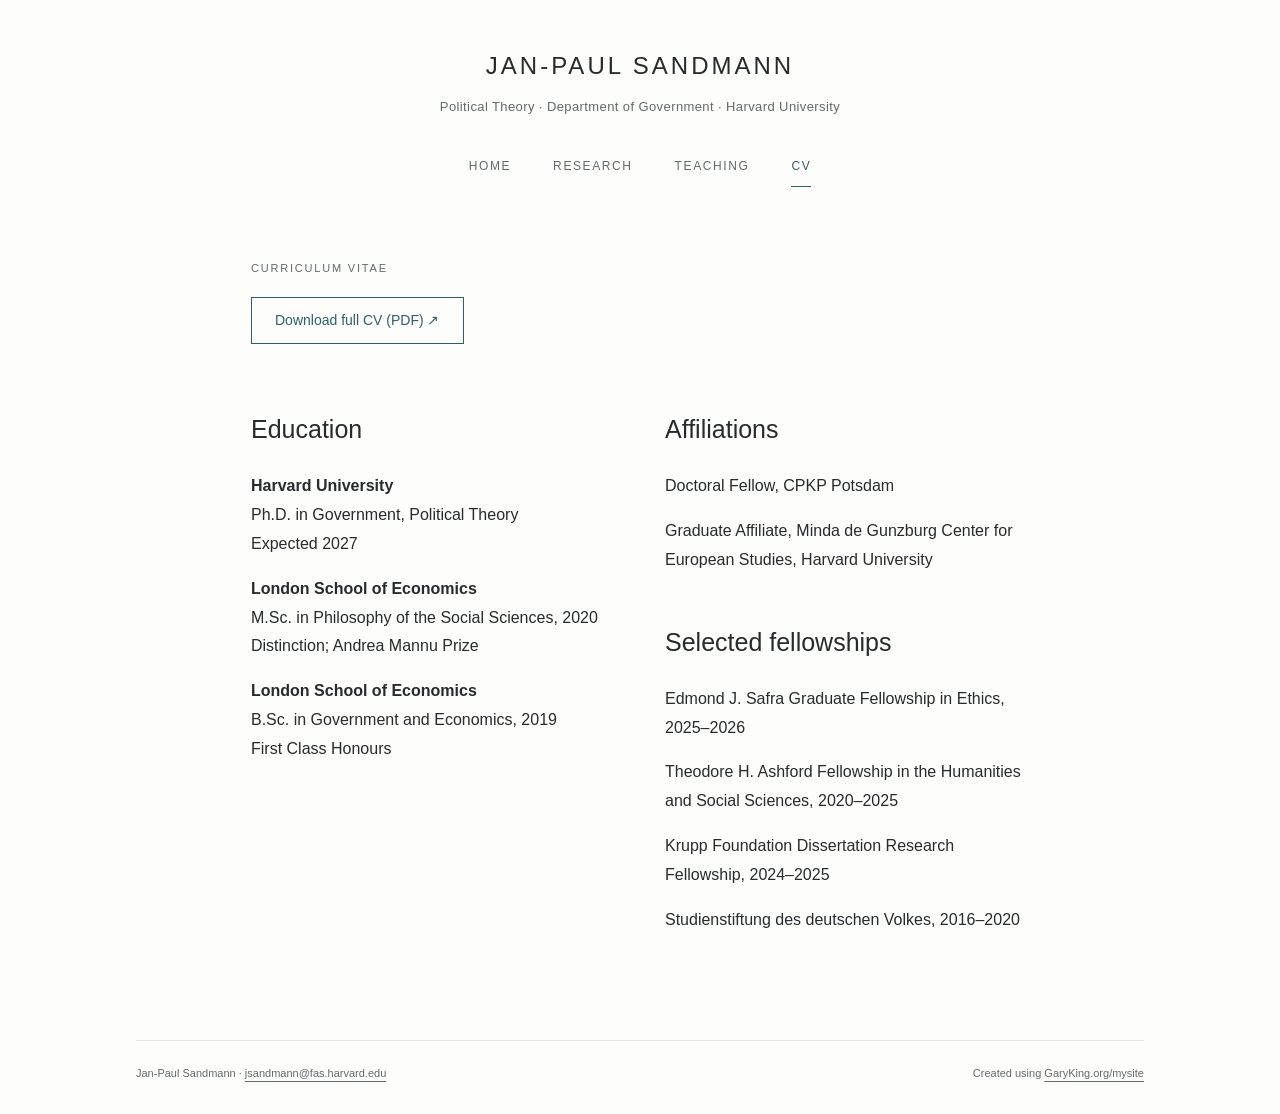
==== cv.html @ b3f5b624 "Build academic website with approved content and layout" ====
<!doctype html>
<html lang="en"><head><meta charset="utf-8"><meta name="viewport" content="width=device-width,initial-scale=1"><title>Curriculum vitae | Jan-Paul Sandmann</title><meta name="description" content="Jan-Paul Sandmann is a PhD candidate in political theory at Harvard University, working on liberalism, German social thought, and aesthetic theory."><link rel="stylesheet" href="styles.css"><script type="application/ld+json">{"@context": "https://schema.org", "@type": "Person", "name": "Jan-Paul Sandmann", "jobTitle": "PhD Candidate in Political Theory", "affiliation": {"@type": "Organization", "name": "Harvard University"}, "email": "jsandmann@fas.harvard.edu", "knowsAbout": ["Liberalism and its Critics", "German Social Thought", "Aesthetic Theory"]}</script><!-- Created using GaryKing.org/mysite; discovery enabled. No tracking. --></head><body><a class="skip" href="#main">Skip to content</a><header class="site-header"><a class="brand" href="index.html">Jan-Paul Sandmann</a><p class="subtitle">Political Theory · Department of Government · Harvard University</p><nav aria-label="Main navigation"><a href="index.html">Home</a><a href="research.html">Research</a><a href="teaching.html">Teaching</a><a href="cv.html" aria-current="page">CV</a></nav></header><main id="main" class="text-page"><p class="eyebrow">Curriculum vitae</p><p><a class="download" href="assets/sandmann-cv.pdf">Download full CV (PDF) ↗</a></p><div class="cv-grid"><section><h2>Education</h2><p><strong>Harvard University</strong><br>Ph.D. in Government, Political Theory<br>Expected 2027</p><p><strong>London School of Economics</strong><br>M.Sc. in Philosophy of the Social Sciences, 2020<br>Distinction; Andrea Mannu Prize</p><p><strong>London School of Economics</strong><br>B.Sc. in Government and Economics, 2019<br>First Class Honours</p></section><section><h2>Affiliations</h2><p>Doctoral Fellow, CPKP Potsdam</p><p>Graduate Affiliate, Minda de Gunzburg Center for European Studies, Harvard University</p><h2>Selected fellowships</h2><p>Edmond J. Safra Graduate Fellowship in Ethics, 2025–2026</p><p>Theodore H. Ashford Fellowship in the Humanities and Social Sciences, 2020–2025</p><p>Krupp Foundation Dissertation Research Fellowship, 2024–2025</p><p>Studienstiftung des deutschen Volkes, 2016–2020</p></section></div></main><footer><span>Jan-Paul Sandmann · <a href="mailto:jsandmann@fas.harvard.edu">jsandmann@fas.harvard.edu</a></span><span>Created using <a href="https://GaryKing.org/mysite">GaryKing.org/mysite</a></span></footer></body></html>
---- styles.css ----
:root{--ink:#272b2d;--muted:#62696c;--accent:#305f69;--line:#e2e5e4}*{box-sizing:border-box}html{scroll-behavior:smooth}body{margin:0;background:#fdfdfc;color:var(--ink);font:18px/1.8 Arial,sans-serif}a{color:var(--accent);text-decoration-thickness:1px;text-underline-offset:4px}a:hover{color:#152f36}a:focus-visible{outline:2px solid var(--accent);outline-offset:5px}.skip{position:absolute;left:20px;top:-80px;background:white;padding:8px}.skip:focus{top:10px}.site-header{text-align:center;padding:49px 24px 0}.brand{font:500 24px/1.4 Arial,sans-serif;letter-spacing:3px;text-transform:uppercase;color:var(--ink);text-decoration:none}.subtitle{font:13px/1.7 Arial,sans-serif;color:var(--muted);margin:12px 0 0;letter-spacing:.4px}nav{display:flex;justify-content:center;gap:42px;margin-top:36px}nav a{font:12px/2 Arial,sans-serif;letter-spacing:1.6px;text-transform:uppercase;text-decoration:none;color:var(--muted);padding-bottom:8px;border-bottom:1px solid transparent}nav a[aria-current]{color:var(--accent);border-color:var(--accent)}main{max-width:1080px;margin:72px auto 90px;padding:0 36px}.home-layout{display:grid;grid-template-columns:320px minmax(0,1fr);gap:64px}.portrait{display:block;width:100%;height:420px;object-fit:cover;object-position:center 28%}.profile-details{font:14px/1.8 Arial,sans-serif;color:var(--muted);padding-top:23px}.profile-details p{margin:0 0 14px}.profile-details a{font-size:14px}.bio p{margin:0 0 24px}.bio .lead{font-size:22px;line-height:1.65;margin-top:-7px;color:#263f45}.eyebrow{font:11px/1.8 Arial,sans-serif;text-transform:uppercase;letter-spacing:1.8px;color:var(--muted)}h1{font-weight:normal;font-size:36px;line-height:1.3;margin:0 0 30px}h2{font-size:25px;font-weight:normal;margin:45px 0 20px}h3{font-size:21px;font-weight:normal;line-height:1.5;margin:0 0 8px}.text-page{max-width:850px}.intro{max-width:730px}.interests{font:14px/1.8 Arial,sans-serif;color:var(--muted);margin:22px 0 38px}.paper{padding:23px 0;border-top:1px solid var(--line)}.paper p{margin:0;color:var(--muted);font-size:16px}.paper .note{font-size:14px;margin-top:8px}.paper a{text-decoration:none}.paper a:hover{text-decoration:underline}.course{display:grid;grid-template-columns:100px 1fr;gap:25px;padding:25px 0;border-top:1px solid var(--line)}.course time{font:13px/1.7 Arial,sans-serif;color:var(--muted)}.course p{font-size:16px;color:var(--muted);margin:0}.download{display:inline-block;border:1px solid var(--accent);padding:10px 23px;text-decoration:none;font:14px/1.8 Arial,sans-serif}.download:hover{background:#edf2f2}.cv-grid{display:grid;grid-template-columns:1fr 1fr;gap:50px}.cv-grid p{font-size:16px}footer{max-width:1008px;margin:0 auto;padding:23px 0 30px;border-top:1px solid var(--line);display:flex;justify-content:space-between;gap:20px;font:11px/1.8 Arial,sans-serif;color:var(--muted)}footer a{color:var(--muted)}@media(max-width:800px){main{margin-top:48px;padding:0 25px}.home-layout{grid-template-columns:240px 1fr;gap:32px}.portrait{height:330px}.bio .lead{font-size:20px}body{font-size:17px}footer{margin:0 25px}}@media(max-width:600px){.site-header{padding-top:32px}.brand{font-size:20px;letter-spacing:2px}.subtitle{font-size:12px}nav{gap:27px;margin-top:25px}.home-layout{display:flex;flex-direction:column;gap:32px}.portrait{width:100%;height:auto;max-height:440px;object-fit:cover;object-position:center 28%;aspect-ratio:4/5}.profile-details{padding-top:18px}.bio .lead{margin-top:0}.cv-grid{grid-template-columns:1fr;gap:0}.course{grid-template-columns:75px 1fr;gap:15px}footer{flex-direction:column;gap:8px}h1{font-size:30px}}

.bio .lead{font-size:inherit;line-height:inherit;color:inherit}.research-heading{font-size:22px;line-height:1.5;margin:0 0 24px}.teaching-table{width:100%;border-collapse:collapse;text-align:left}.teaching-table th{font-size:13px;font-weight:normal;color:var(--muted);padding:0 0 14px}.teaching-table td{border-top:1px solid var(--line);padding:23px 0;vertical-align:top}.teaching-table td:first-child{width:110px;font-size:14px;color:var(--muted);padding-right:20px}.teaching-table h2{font-size:18px;line-height:1.5;margin:0 0 8px}.teaching-table p{font-size:15px;color:var(--muted);margin:0}@media(max-width:600px){.teaching-table td:first-child{width:78px;padding-right:12px}.teaching-table h2{font-size:17px}}
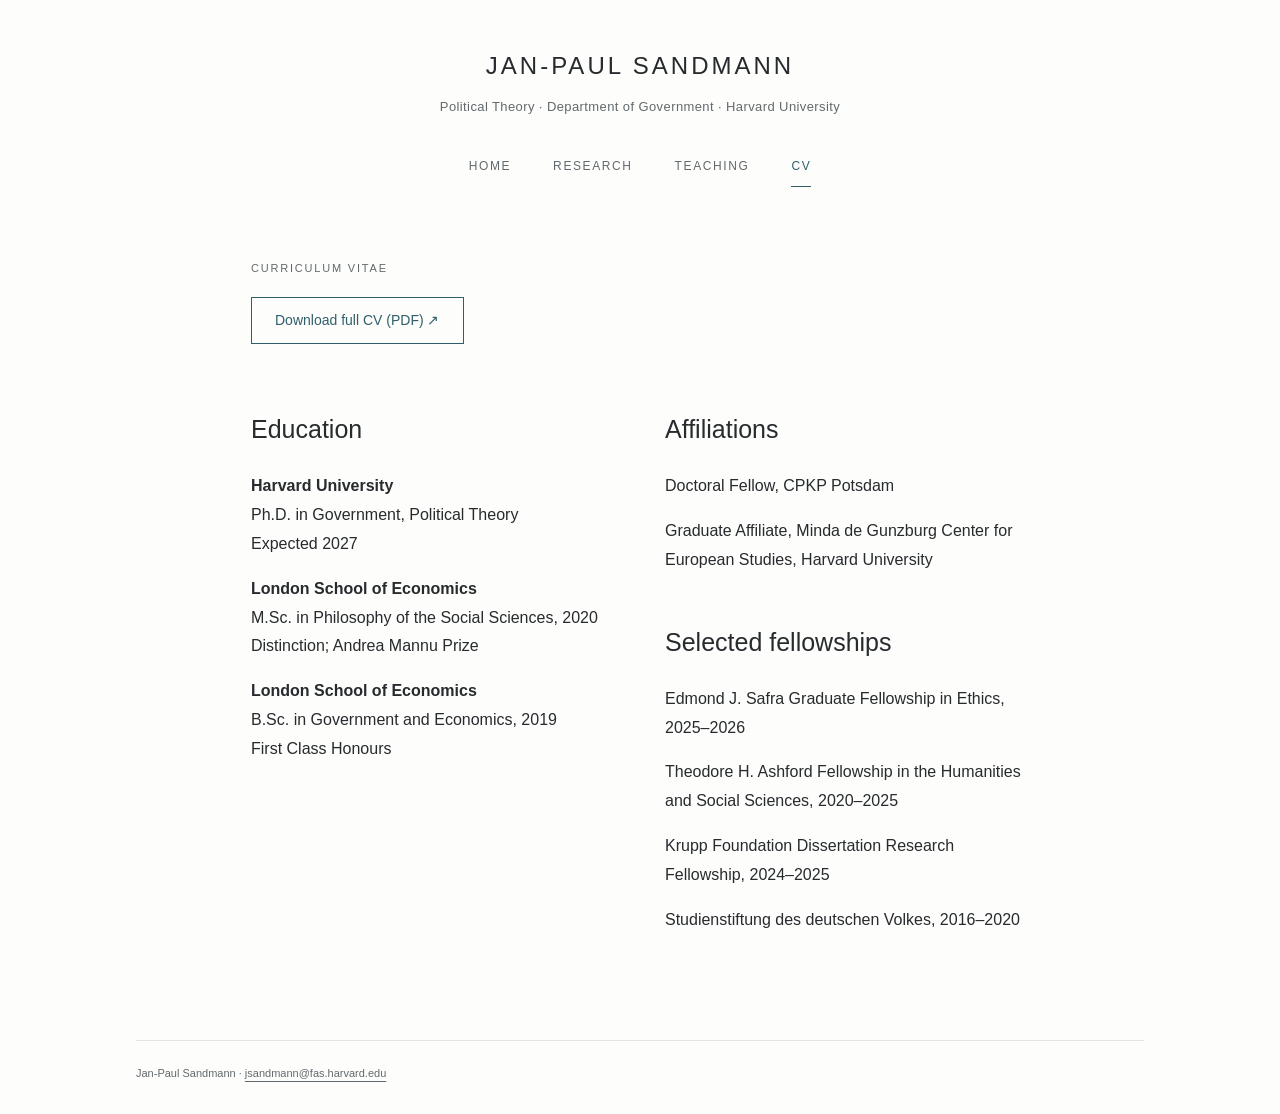
==== commit b499f0c6: "Remove visible footer credit" ====
--- a/cv.html
+++ b/cv.html
@@ -1,2 +1,2 @@
 <!doctype html>
-<html lang="en"><head><meta charset="utf-8"><meta name="viewport" content="width=device-width,initial-scale=1"><title>Curriculum vitae | Jan-Paul Sandmann</title><meta name="description" content="Jan-Paul Sandmann is a PhD candidate in political theory at Harvard University, working on liberalism, German social thought, and aesthetic theory."><link rel="stylesheet" href="styles.css"><script type="application/ld+json">{"@context": "https://schema.org", "@type": "Person", "name": "Jan-Paul Sandmann", "jobTitle": "PhD Candidate in Political Theory", "affiliation": {"@type": "Organization", "name": "Harvard University"}, "email": "jsandmann@fas.harvard.edu", "knowsAbout": ["Liberalism and its Critics", "German Social Thought", "Aesthetic Theory"]}</script><!-- Created using GaryKing.org/mysite; discovery enabled. No tracking. --></head><body><a class="skip" href="#main">Skip to content</a><header class="site-header"><a class="brand" href="index.html">Jan-Paul Sandmann</a><p class="subtitle">Political Theory · Department of Government · Harvard University</p><nav aria-label="Main navigation"><a href="index.html">Home</a><a href="research.html">Research</a><a href="teaching.html">Teaching</a><a href="cv.html" aria-current="page">CV</a></nav></header><main id="main" class="text-page"><p class="eyebrow">Curriculum vitae</p><p><a class="download" href="assets/sandmann-cv.pdf">Download full CV (PDF) ↗</a></p><div class="cv-grid"><section><h2>Education</h2><p><strong>Harvard University</strong><br>Ph.D. in Government, Political Theory<br>Expected 2027</p><p><strong>London School of Economics</strong><br>M.Sc. in Philosophy of the Social Sciences, 2020<br>Distinction; Andrea Mannu Prize</p><p><strong>London School of Economics</strong><br>B.Sc. in Government and Economics, 2019<br>First Class Honours</p></section><section><h2>Affiliations</h2><p>Doctoral Fellow, CPKP Potsdam</p><p>Graduate Affiliate, Minda de Gunzburg Center for European Studies, Harvard University</p><h2>Selected fellowships</h2><p>Edmond J. Safra Graduate Fellowship in Ethics, 2025–2026</p><p>Theodore H. Ashford Fellowship in the Humanities and Social Sciences, 2020–2025</p><p>Krupp Foundation Dissertation Research Fellowship, 2024–2025</p><p>Studienstiftung des deutschen Volkes, 2016–2020</p></section></div></main><footer><span>Jan-Paul Sandmann · <a href="mailto:jsandmann@fas.harvard.edu">jsandmann@fas.harvard.edu</a></span><span>Created using <a href="https://GaryKing.org/mysite">GaryKing.org/mysite</a></span></footer></body></html>+<html lang="en"><head><meta charset="utf-8"><meta name="viewport" content="width=device-width,initial-scale=1"><title>Curriculum vitae | Jan-Paul Sandmann</title><meta name="description" content="Jan-Paul Sandmann is a PhD candidate in political theory at Harvard University, working on liberalism, German social thought, and aesthetic theory."><link rel="stylesheet" href="styles.css"><script type="application/ld+json">{"@context": "https://schema.org", "@type": "Person", "name": "Jan-Paul Sandmann", "jobTitle": "PhD Candidate in Political Theory", "affiliation": {"@type": "Organization", "name": "Harvard University"}, "email": "jsandmann@fas.harvard.edu", "knowsAbout": ["Liberalism and its Critics", "German Social Thought", "Aesthetic Theory"]}</script><!-- Created using GaryKing.org/mysite; discovery enabled. No tracking. --></head><body><a class="skip" href="#main">Skip to content</a><header class="site-header"><a class="brand" href="index.html">Jan-Paul Sandmann</a><p class="subtitle">Political Theory · Department of Government · Harvard University</p><nav aria-label="Main navigation"><a href="index.html">Home</a><a href="research.html">Research</a><a href="teaching.html">Teaching</a><a href="cv.html" aria-current="page">CV</a></nav></header><main id="main" class="text-page"><p class="eyebrow">Curriculum vitae</p><p><a class="download" href="assets/sandmann-cv.pdf">Download full CV (PDF) ↗</a></p><div class="cv-grid"><section><h2>Education</h2><p><strong>Harvard University</strong><br>Ph.D. in Government, Political Theory<br>Expected 2027</p><p><strong>London School of Economics</strong><br>M.Sc. in Philosophy of the Social Sciences, 2020<br>Distinction; Andrea Mannu Prize</p><p><strong>London School of Economics</strong><br>B.Sc. in Government and Economics, 2019<br>First Class Honours</p></section><section><h2>Affiliations</h2><p>Doctoral Fellow, CPKP Potsdam</p><p>Graduate Affiliate, Minda de Gunzburg Center for European Studies, Harvard University</p><h2>Selected fellowships</h2><p>Edmond J. Safra Graduate Fellowship in Ethics, 2025–2026</p><p>Theodore H. Ashford Fellowship in the Humanities and Social Sciences, 2020–2025</p><p>Krupp Foundation Dissertation Research Fellowship, 2024–2025</p><p>Studienstiftung des deutschen Volkes, 2016–2020</p></section></div></main><footer><span>Jan-Paul Sandmann · <a href="mailto:jsandmann@fas.harvard.edu">jsandmann@fas.harvard.edu</a></span></footer></body></html>
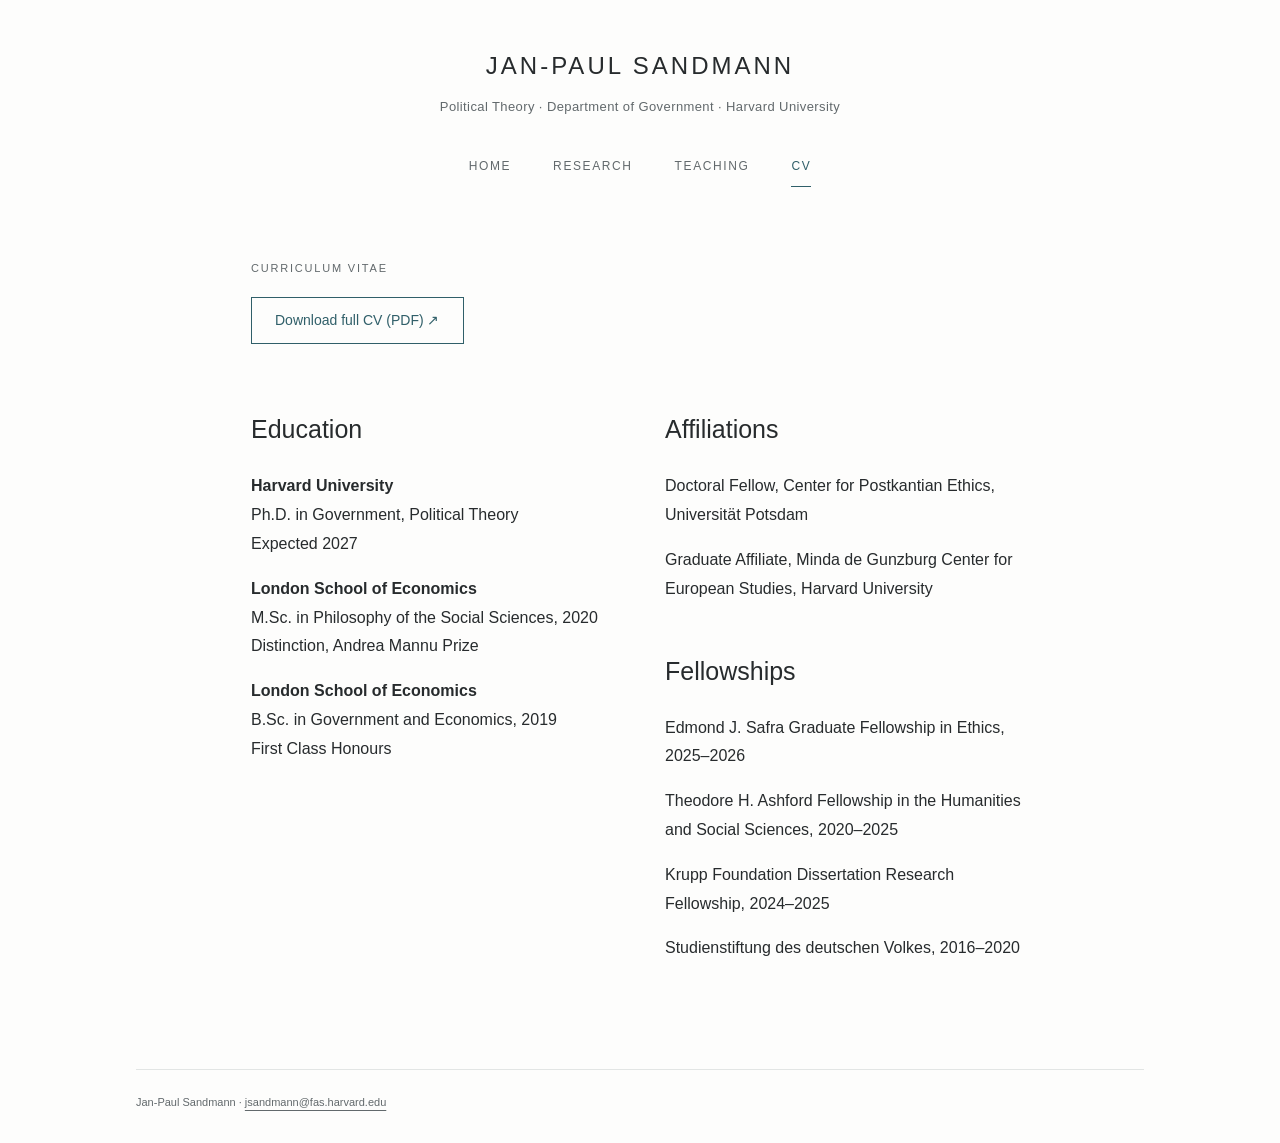
==== commit ce6a664f: "Publish approved research layout and teaching and CV revisions" ====
--- a/cv.html
+++ b/cv.html
@@ -1,2 +1,2 @@
 <!doctype html>
-<html lang="en"><head><meta charset="utf-8"><meta name="viewport" content="width=device-width,initial-scale=1"><title>Curriculum vitae | Jan-Paul Sandmann</title><meta name="description" content="Jan-Paul Sandmann is a PhD candidate in political theory at Harvard University, working on liberalism, German social thought, and aesthetic theory."><link rel="stylesheet" href="styles.css"><script type="application/ld+json">{"@context": "https://schema.org", "@type": "Person", "name": "Jan-Paul Sandmann", "jobTitle": "PhD Candidate in Political Theory", "affiliation": {"@type": "Organization", "name": "Harvard University"}, "email": "jsandmann@fas.harvard.edu", "knowsAbout": ["Liberalism and its Critics", "German Social Thought", "Aesthetic Theory"]}</script><!-- Created using GaryKing.org/mysite; discovery enabled. No tracking. --></head><body><a class="skip" href="#main">Skip to content</a><header class="site-header"><a class="brand" href="index.html">Jan-Paul Sandmann</a><p class="subtitle">Political Theory · Department of Government · Harvard University</p><nav aria-label="Main navigation"><a href="index.html">Home</a><a href="research.html">Research</a><a href="teaching.html">Teaching</a><a href="cv.html" aria-current="page">CV</a></nav></header><main id="main" class="text-page"><p class="eyebrow">Curriculum vitae</p><p><a class="download" href="assets/sandmann-cv.pdf">Download full CV (PDF) ↗</a></p><div class="cv-grid"><section><h2>Education</h2><p><strong>Harvard University</strong><br>Ph.D. in Government, Political Theory<br>Expected 2027</p><p><strong>London School of Economics</strong><br>M.Sc. in Philosophy of the Social Sciences, 2020<br>Distinction; Andrea Mannu Prize</p><p><strong>London School of Economics</strong><br>B.Sc. in Government and Economics, 2019<br>First Class Honours</p></section><section><h2>Affiliations</h2><p>Doctoral Fellow, CPKP Potsdam</p><p>Graduate Affiliate, Minda de Gunzburg Center for European Studies, Harvard University</p><h2>Selected fellowships</h2><p>Edmond J. Safra Graduate Fellowship in Ethics, 2025–2026</p><p>Theodore H. Ashford Fellowship in the Humanities and Social Sciences, 2020–2025</p><p>Krupp Foundation Dissertation Research Fellowship, 2024–2025</p><p>Studienstiftung des deutschen Volkes, 2016–2020</p></section></div></main><footer><span>Jan-Paul Sandmann · <a href="mailto:jsandmann@fas.harvard.edu">jsandmann@fas.harvard.edu</a></span></footer></body></html>+<html lang="en"><head><meta charset="utf-8"><meta name="viewport" content="width=device-width,initial-scale=1"><title>Curriculum vitae | Jan-Paul Sandmann</title><meta name="description" content="Jan-Paul Sandmann is a PhD candidate in political theory at Harvard University, working on liberalism, German social thought, and aesthetic theory."><link rel="stylesheet" href="styles.css"><script type="application/ld+json">{"@context": "https://schema.org", "@type": "Person", "name": "Jan-Paul Sandmann", "jobTitle": "PhD Candidate in Political Theory", "affiliation": {"@type": "Organization", "name": "Harvard University"}, "email": "jsandmann@fas.harvard.edu", "knowsAbout": ["Liberalism and its Critics", "German Social Thought", "Aesthetic Theory"]}</script><!-- Created using GaryKing.org/mysite; discovery enabled. No tracking. --></head><body><a class="skip" href="#main">Skip to content</a><header class="site-header"><a class="brand" href="index.html">Jan-Paul Sandmann</a><p class="subtitle">Political Theory · Department of Government · Harvard University</p><nav aria-label="Main navigation"><a href="index.html">Home</a><a href="research.html">Research</a><a href="teaching.html">Teaching</a><a href="cv.html" aria-current="page">CV</a></nav></header><main id="main" class="text-page"><p class="eyebrow">Curriculum vitae</p><p><a class="download" href="assets/sandmann-cv.pdf">Download full CV (PDF) ↗</a></p><div class="cv-grid"><section><h2>Education</h2><p><strong>Harvard University</strong><br>Ph.D. in Government, Political Theory<br>Expected 2027</p><p><strong>London School of Economics</strong><br>M.Sc. in Philosophy of the Social Sciences, 2020<br>Distinction, Andrea Mannu Prize</p><p><strong>London School of Economics</strong><br>B.Sc. in Government and Economics, 2019<br>First Class Honours</p></section><section><h2>Affiliations</h2><p>Doctoral Fellow, Center for Postkantian Ethics, Universität Potsdam</p><p>Graduate Affiliate, Minda de Gunzburg Center for European Studies, Harvard University</p><h2>Fellowships</h2><p>Edmond J. Safra Graduate Fellowship in Ethics, 2025–2026</p><p>Theodore H. Ashford Fellowship in the Humanities and Social Sciences, 2020–2025</p><p>Krupp Foundation Dissertation Research Fellowship, 2024–2025</p><p>Studienstiftung des deutschen Volkes, 2016–2020</p></section></div></main><footer><span>Jan-Paul Sandmann · <a href="mailto:jsandmann@fas.harvard.edu">jsandmann@fas.harvard.edu</a></span></footer></body></html>
--- a/styles.css
+++ b/styles.css
@@ -1,3 +1,6 @@
 :root{--ink:#272b2d;--muted:#62696c;--accent:#305f69;--line:#e2e5e4}*{box-sizing:border-box}html{scroll-behavior:smooth}body{margin:0;background:#fdfdfc;color:var(--ink);font:18px/1.8 Arial,sans-serif}a{color:var(--accent);text-decoration-thickness:1px;text-underline-offset:4px}a:hover{color:#152f36}a:focus-visible{outline:2px solid var(--accent);outline-offset:5px}.skip{position:absolute;left:20px;top:-80px;background:white;padding:8px}.skip:focus{top:10px}.site-header{text-align:center;padding:49px 24px 0}.brand{font:500 24px/1.4 Arial,sans-serif;letter-spacing:3px;text-transform:uppercase;color:var(--ink);text-decoration:none}.subtitle{font:13px/1.7 Arial,sans-serif;color:var(--muted);margin:12px 0 0;letter-spacing:.4px}nav{display:flex;justify-content:center;gap:42px;margin-top:36px}nav a{font:12px/2 Arial,sans-serif;letter-spacing:1.6px;text-transform:uppercase;text-decoration:none;color:var(--muted);padding-bottom:8px;border-bottom:1px solid transparent}nav a[aria-current]{color:var(--accent);border-color:var(--accent)}main{max-width:1080px;margin:72px auto 90px;padding:0 36px}.home-layout{display:grid;grid-template-columns:320px minmax(0,1fr);gap:64px}.portrait{display:block;width:100%;height:420px;object-fit:cover;object-position:center 28%}.profile-details{font:14px/1.8 Arial,sans-serif;color:var(--muted);padding-top:23px}.profile-details p{margin:0 0 14px}.profile-details a{font-size:14px}.bio p{margin:0 0 24px}.bio .lead{font-size:22px;line-height:1.65;margin-top:-7px;color:#263f45}.eyebrow{font:11px/1.8 Arial,sans-serif;text-transform:uppercase;letter-spacing:1.8px;color:var(--muted)}h1{font-weight:normal;font-size:36px;line-height:1.3;margin:0 0 30px}h2{font-size:25px;font-weight:normal;margin:45px 0 20px}h3{font-size:21px;font-weight:normal;line-height:1.5;margin:0 0 8px}.text-page{max-width:850px}.intro{max-width:730px}.interests{font:14px/1.8 Arial,sans-serif;color:var(--muted);margin:22px 0 38px}.paper{padding:23px 0;border-top:1px solid var(--line)}.paper p{margin:0;color:var(--muted);font-size:16px}.paper .note{font-size:14px;margin-top:8px}.paper a{text-decoration:none}.paper a:hover{text-decoration:underline}.course{display:grid;grid-template-columns:100px 1fr;gap:25px;padding:25px 0;border-top:1px solid var(--line)}.course time{font:13px/1.7 Arial,sans-serif;color:var(--muted)}.course p{font-size:16px;color:var(--muted);margin:0}.download{display:inline-block;border:1px solid var(--accent);padding:10px 23px;text-decoration:none;font:14px/1.8 Arial,sans-serif}.download:hover{background:#edf2f2}.cv-grid{display:grid;grid-template-columns:1fr 1fr;gap:50px}.cv-grid p{font-size:16px}footer{max-width:1008px;margin:0 auto;padding:23px 0 30px;border-top:1px solid var(--line);display:flex;justify-content:space-between;gap:20px;font:11px/1.8 Arial,sans-serif;color:var(--muted)}footer a{color:var(--muted)}@media(max-width:800px){main{margin-top:48px;padding:0 25px}.home-layout{grid-template-columns:240px 1fr;gap:32px}.portrait{height:330px}.bio .lead{font-size:20px}body{font-size:17px}footer{margin:0 25px}}@media(max-width:600px){.site-header{padding-top:32px}.brand{font-size:20px;letter-spacing:2px}.subtitle{font-size:12px}nav{gap:27px;margin-top:25px}.home-layout{display:flex;flex-direction:column;gap:32px}.portrait{width:100%;height:auto;max-height:440px;object-fit:cover;object-position:center 28%;aspect-ratio:4/5}.profile-details{padding-top:18px}.bio .lead{margin-top:0}.cv-grid{grid-template-columns:1fr;gap:0}.course{grid-template-columns:75px 1fr;gap:15px}footer{flex-direction:column;gap:8px}h1{font-size:30px}}
 
 .bio .lead{font-size:inherit;line-height:inherit;color:inherit}.research-heading{font-size:22px;line-height:1.5;margin:0 0 24px}.teaching-table{width:100%;border-collapse:collapse;text-align:left}.teaching-table th{font-size:13px;font-weight:normal;color:var(--muted);padding:0 0 14px}.teaching-table td{border-top:1px solid var(--line);padding:23px 0;vertical-align:top}.teaching-table td:first-child{width:110px;font-size:14px;color:var(--muted);padding-right:20px}.teaching-table h2{font-size:18px;line-height:1.5;margin:0 0 8px}.teaching-table p{font-size:15px;color:var(--muted);margin:0}@media(max-width:600px){.teaching-table td:first-child{width:78px;padding-right:12px}.teaching-table h2{font-size:17px}}
+
+/* Research: compact typography and a quiet, consistent hierarchy. */
+.research-page{font-size:15px;line-height:1.8}.research-page .research-heading,.research-page>h2{font-size:18px;font-weight:400;line-height:1.5}.research-page .research-heading{margin:0 0 24px}.project-layout{display:grid;grid-template-columns:minmax(0,1fr) 260px;gap:36px;align-items:start}.research-page .project-title{font-size:16px;line-height:1.65;margin:0 0 18px}.research-page .intro{margin:0 0 20px}.research-page .interests{font-size:12px;line-height:1.8;margin:0}.project-photo{margin:0}.project-photo img{display:block;width:100%;height:auto}.project-photo figcaption{font-size:10px;line-height:1.6;color:var(--muted);margin-top:9px}.project-photo figcaption a{color:inherit;text-decoration:none}.project-photo figcaption a:hover{text-decoration:underline}.research-page>h2{margin:14px 0 16px}.research-page .paper{padding:18px 0}.research-page .paper h3{font-size:15px;line-height:1.7;margin:0 0 5px}.research-page .paper p{font-size:13px;line-height:1.8}.research-page .paper .note{font-size:11px}.research-page .paper a{color:inherit}.research-page .paper .note a{color:var(--accent)}@media(max-width:600px){.project-layout{grid-template-columns:1fr;gap:24px}.project-photo{max-width:300px}.research-page{font-size:15px}}
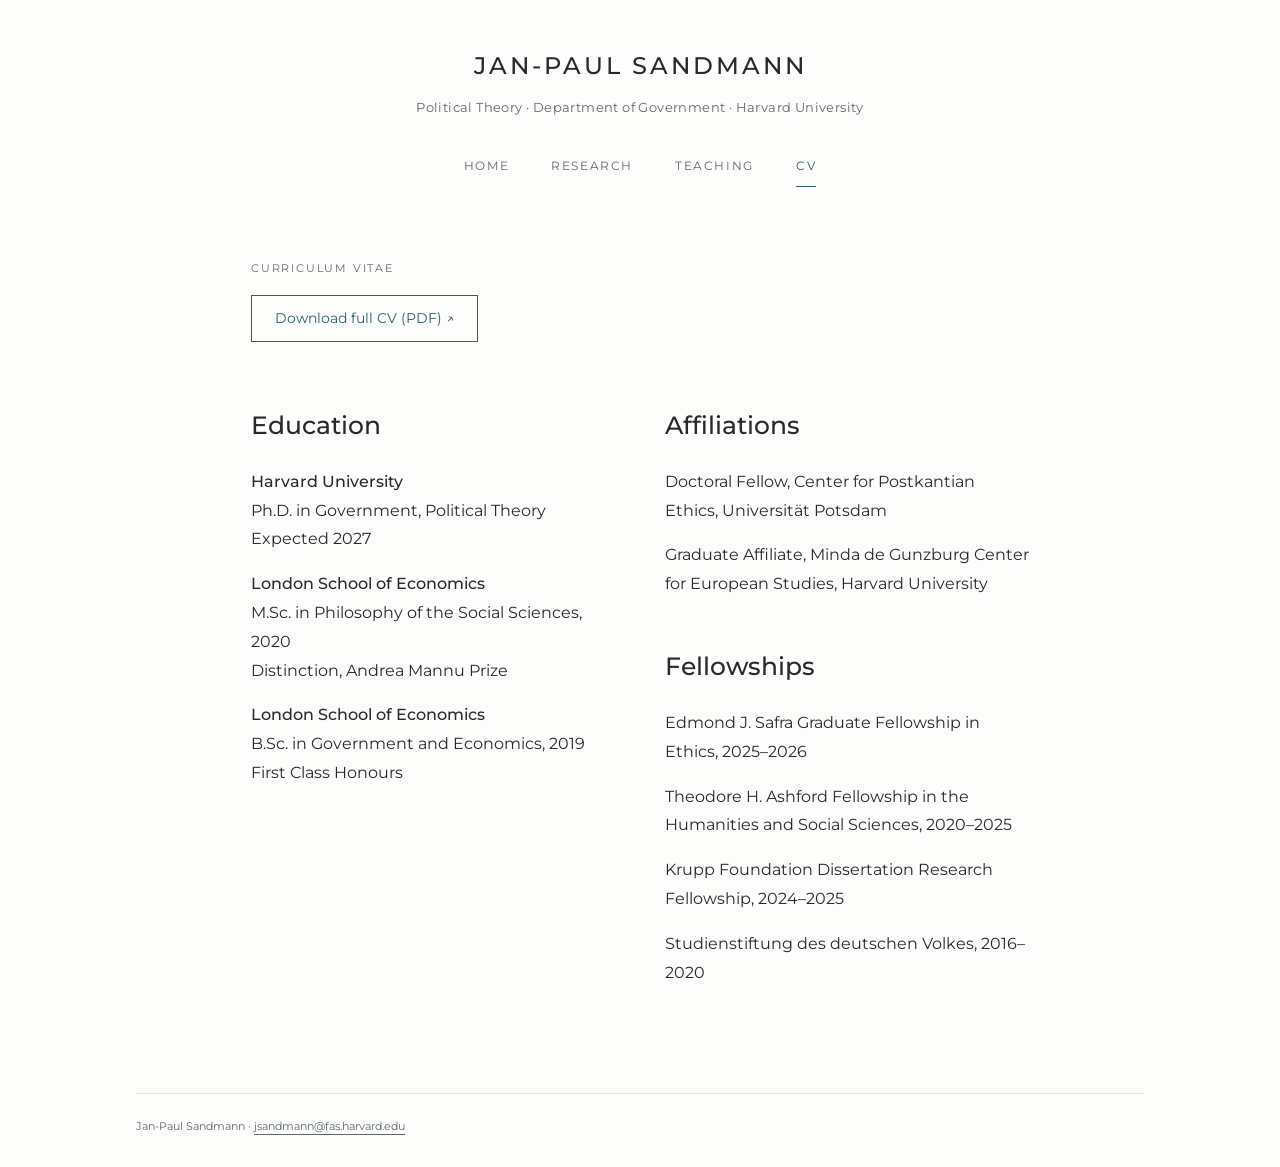
==== commit dbd53776: "Publish approved Montserrat typography and revised project descriptions" ====
--- a/cv.html
+++ b/cv.html
@@ -1,2 +1,2 @@
 <!doctype html>
-<html lang="en"><head><meta charset="utf-8"><meta name="viewport" content="width=device-width,initial-scale=1"><title>Curriculum vitae | Jan-Paul Sandmann</title><meta name="description" content="Jan-Paul Sandmann is a PhD candidate in political theory at Harvard University, working on liberalism, German social thought, and aesthetic theory."><link rel="stylesheet" href="styles.css"><script type="application/ld+json">{"@context": "https://schema.org", "@type": "Person", "name": "Jan-Paul Sandmann", "jobTitle": "PhD Candidate in Political Theory", "affiliation": {"@type": "Organization", "name": "Harvard University"}, "email": "jsandmann@fas.harvard.edu", "knowsAbout": ["Liberalism and its Critics", "German Social Thought", "Aesthetic Theory"]}</script><!-- Created using GaryKing.org/mysite; discovery enabled. No tracking. --></head><body><a class="skip" href="#main">Skip to content</a><header class="site-header"><a class="brand" href="index.html">Jan-Paul Sandmann</a><p class="subtitle">Political Theory · Department of Government · Harvard University</p><nav aria-label="Main navigation"><a href="index.html">Home</a><a href="research.html">Research</a><a href="teaching.html">Teaching</a><a href="cv.html" aria-current="page">CV</a></nav></header><main id="main" class="text-page"><p class="eyebrow">Curriculum vitae</p><p><a class="download" href="assets/sandmann-cv.pdf">Download full CV (PDF) ↗</a></p><div class="cv-grid"><section><h2>Education</h2><p><strong>Harvard University</strong><br>Ph.D. in Government, Political Theory<br>Expected 2027</p><p><strong>London School of Economics</strong><br>M.Sc. in Philosophy of the Social Sciences, 2020<br>Distinction, Andrea Mannu Prize</p><p><strong>London School of Economics</strong><br>B.Sc. in Government and Economics, 2019<br>First Class Honours</p></section><section><h2>Affiliations</h2><p>Doctoral Fellow, Center for Postkantian Ethics, Universität Potsdam</p><p>Graduate Affiliate, Minda de Gunzburg Center for European Studies, Harvard University</p><h2>Fellowships</h2><p>Edmond J. Safra Graduate Fellowship in Ethics, 2025–2026</p><p>Theodore H. Ashford Fellowship in the Humanities and Social Sciences, 2020–2025</p><p>Krupp Foundation Dissertation Research Fellowship, 2024–2025</p><p>Studienstiftung des deutschen Volkes, 2016–2020</p></section></div></main><footer><span>Jan-Paul Sandmann · <a href="mailto:jsandmann@fas.harvard.edu">jsandmann@fas.harvard.edu</a></span></footer></body></html>+<html lang="en"><head><meta charset="utf-8"><meta name="viewport" content="width=device-width,initial-scale=1"><title>Curriculum vitae | Jan-Paul Sandmann</title><meta name="description" content="Jan-Paul Sandmann is a PhD candidate in political theory at Harvard University, working on liberalism, German social thought, and aesthetic theory."><link rel="stylesheet" href="styles.css?v=44df9236b802"><script type="application/ld+json">{"@context": "https://schema.org", "@type": "Person", "name": "Jan-Paul Sandmann", "jobTitle": "PhD Candidate in Political Theory", "affiliation": {"@type": "Organization", "name": "Harvard University"}, "email": "jsandmann@fas.harvard.edu", "knowsAbout": ["Liberalism and its Critics", "German Social Thought", "Aesthetic Theory"]}</script><!-- Created using GaryKing.org/mysite; discovery enabled. No tracking. --></head><body><a class="skip" href="#main">Skip to content</a><header class="site-header"><a class="brand" href="index.html">Jan-Paul Sandmann</a><p class="subtitle">Political Theory · Department of Government · Harvard University</p><nav aria-label="Main navigation"><a href="index.html">Home</a><a href="research.html">Research</a><a href="teaching.html">Teaching</a><a href="cv.html" aria-current="page">CV</a></nav></header><main id="main" class="text-page"><p class="eyebrow">Curriculum vitae</p><p><a class="download" href="assets/sandmann-cv.pdf">Download full CV (PDF) ↗</a></p><div class="cv-grid"><section><h2>Education</h2><p><strong>Harvard University</strong><br>Ph.D. in Government, Political Theory<br>Expected 2027</p><p><strong>London School of Economics</strong><br>M.Sc. in Philosophy of the Social Sciences, 2020<br>Distinction, Andrea Mannu Prize</p><p><strong>London School of Economics</strong><br>B.Sc. in Government and Economics, 2019<br>First Class Honours</p></section><section><h2>Affiliations</h2><p>Doctoral Fellow, Center for Postkantian Ethics, Universität Potsdam</p><p>Graduate Affiliate, Minda de Gunzburg Center for European Studies, Harvard University</p><h2>Fellowships</h2><p>Edmond J. Safra Graduate Fellowship in Ethics, 2025–2026</p><p>Theodore H. Ashford Fellowship in the Humanities and Social Sciences, 2020–2025</p><p>Krupp Foundation Dissertation Research Fellowship, 2024–2025</p><p>Studienstiftung des deutschen Volkes, 2016–2020</p></section></div></main><footer><span>Jan-Paul Sandmann · <a href="mailto:jsandmann@fas.harvard.edu">jsandmann@fas.harvard.edu</a></span></footer></body></html>
--- a/styles.css
+++ b/styles.css
@@ -1,6 +1,10 @@
-:root{--ink:#272b2d;--muted:#62696c;--accent:#305f69;--line:#e2e5e4}*{box-sizing:border-box}html{scroll-behavior:smooth}body{margin:0;background:#fdfdfc;color:var(--ink);font:18px/1.8 Arial,sans-serif}a{color:var(--accent);text-decoration-thickness:1px;text-underline-offset:4px}a:hover{color:#152f36}a:focus-visible{outline:2px solid var(--accent);outline-offset:5px}.skip{position:absolute;left:20px;top:-80px;background:white;padding:8px}.skip:focus{top:10px}.site-header{text-align:center;padding:49px 24px 0}.brand{font:500 24px/1.4 Arial,sans-serif;letter-spacing:3px;text-transform:uppercase;color:var(--ink);text-decoration:none}.subtitle{font:13px/1.7 Arial,sans-serif;color:var(--muted);margin:12px 0 0;letter-spacing:.4px}nav{display:flex;justify-content:center;gap:42px;margin-top:36px}nav a{font:12px/2 Arial,sans-serif;letter-spacing:1.6px;text-transform:uppercase;text-decoration:none;color:var(--muted);padding-bottom:8px;border-bottom:1px solid transparent}nav a[aria-current]{color:var(--accent);border-color:var(--accent)}main{max-width:1080px;margin:72px auto 90px;padding:0 36px}.home-layout{display:grid;grid-template-columns:320px minmax(0,1fr);gap:64px}.portrait{display:block;width:100%;height:420px;object-fit:cover;object-position:center 28%}.profile-details{font:14px/1.8 Arial,sans-serif;color:var(--muted);padding-top:23px}.profile-details p{margin:0 0 14px}.profile-details a{font-size:14px}.bio p{margin:0 0 24px}.bio .lead{font-size:22px;line-height:1.65;margin-top:-7px;color:#263f45}.eyebrow{font:11px/1.8 Arial,sans-serif;text-transform:uppercase;letter-spacing:1.8px;color:var(--muted)}h1{font-weight:normal;font-size:36px;line-height:1.3;margin:0 0 30px}h2{font-size:25px;font-weight:normal;margin:45px 0 20px}h3{font-size:21px;font-weight:normal;line-height:1.5;margin:0 0 8px}.text-page{max-width:850px}.intro{max-width:730px}.interests{font:14px/1.8 Arial,sans-serif;color:var(--muted);margin:22px 0 38px}.paper{padding:23px 0;border-top:1px solid var(--line)}.paper p{margin:0;color:var(--muted);font-size:16px}.paper .note{font-size:14px;margin-top:8px}.paper a{text-decoration:none}.paper a:hover{text-decoration:underline}.course{display:grid;grid-template-columns:100px 1fr;gap:25px;padding:25px 0;border-top:1px solid var(--line)}.course time{font:13px/1.7 Arial,sans-serif;color:var(--muted)}.course p{font-size:16px;color:var(--muted);margin:0}.download{display:inline-block;border:1px solid var(--accent);padding:10px 23px;text-decoration:none;font:14px/1.8 Arial,sans-serif}.download:hover{background:#edf2f2}.cv-grid{display:grid;grid-template-columns:1fr 1fr;gap:50px}.cv-grid p{font-size:16px}footer{max-width:1008px;margin:0 auto;padding:23px 0 30px;border-top:1px solid var(--line);display:flex;justify-content:space-between;gap:20px;font:11px/1.8 Arial,sans-serif;color:var(--muted)}footer a{color:var(--muted)}@media(max-width:800px){main{margin-top:48px;padding:0 25px}.home-layout{grid-template-columns:240px 1fr;gap:32px}.portrait{height:330px}.bio .lead{font-size:20px}body{font-size:17px}footer{margin:0 25px}}@media(max-width:600px){.site-header{padding-top:32px}.brand{font-size:20px;letter-spacing:2px}.subtitle{font-size:12px}nav{gap:27px;margin-top:25px}.home-layout{display:flex;flex-direction:column;gap:32px}.portrait{width:100%;height:auto;max-height:440px;object-fit:cover;object-position:center 28%;aspect-ratio:4/5}.profile-details{padding-top:18px}.bio .lead{margin-top:0}.cv-grid{grid-template-columns:1fr;gap:0}.course{grid-template-columns:75px 1fr;gap:15px}footer{flex-direction:column;gap:8px}h1{font-size:30px}}
+@font-face{font-family:Montserrat;font-style:normal;font-weight:400;font-display:swap;src:url('assets/montserrat-regular.ttf') format('truetype')}
+@font-face{font-family:Montserrat;font-style:normal;font-weight:500;font-display:swap;src:url('assets/montserrat-medium.ttf') format('truetype')}
+:root{--ink:#272b2d;--muted:#62696c;--accent:#305f69;--line:#e2e5e4}*{box-sizing:border-box}html{scroll-behavior:smooth}body{margin:0;background:#fdfdfc;color:var(--ink);font:18px/1.8 'Montserrat',Arial,sans-serif}a{color:var(--accent);text-decoration-thickness:1px;text-underline-offset:4px}a:hover{color:#152f36}a:focus-visible{outline:2px solid var(--accent);outline-offset:5px}.skip{position:absolute;left:20px;top:-80px;background:white;padding:8px}.skip:focus{top:10px}.site-header{text-align:center;padding:49px 24px 0}.brand{font:500 24px/1.4 'Montserrat',Arial,sans-serif;letter-spacing:3px;text-transform:uppercase;color:var(--ink);text-decoration:none}.subtitle{font:13px/1.7 'Montserrat',Arial,sans-serif;color:var(--muted);margin:12px 0 0;letter-spacing:.4px}nav{display:flex;justify-content:center;gap:42px;margin-top:36px}nav a{font:12px/2 'Montserrat',Arial,sans-serif;letter-spacing:1.6px;text-transform:uppercase;text-decoration:none;color:var(--muted);padding-bottom:8px;border-bottom:1px solid transparent}nav a[aria-current]{color:var(--accent);border-color:var(--accent)}main{max-width:1080px;margin:72px auto 90px;padding:0 36px}.home-layout{display:grid;grid-template-columns:320px minmax(0,1fr);gap:64px}.portrait{display:block;width:100%;height:420px;object-fit:cover;object-position:center 28%}.profile-details{font:14px/1.8 'Montserrat',Arial,sans-serif;color:var(--muted);padding-top:23px}.profile-details p{margin:0 0 14px}.profile-details a{font-size:14px}.bio p{margin:0 0 24px}.bio .lead{font-size:22px;line-height:1.65;margin-top:-7px;color:#263f45}.eyebrow{font:11px/1.8 'Montserrat',Arial,sans-serif;text-transform:uppercase;letter-spacing:1.8px;color:var(--muted)}h1{font-weight:normal;font-size:36px;line-height:1.3;margin:0 0 30px}h2{font-size:25px;font-weight:normal;margin:45px 0 20px}h3{font-size:21px;font-weight:normal;line-height:1.5;margin:0 0 8px}.text-page{max-width:850px}.intro{max-width:730px}.interests{font:14px/1.8 'Montserrat',Arial,sans-serif;color:var(--muted);margin:22px 0 38px}.paper{padding:23px 0;border-top:1px solid var(--line)}.paper p{margin:0;color:var(--muted);font-size:16px}.paper .note{font-size:14px;margin-top:8px}.paper a{text-decoration:none}.paper a:hover{text-decoration:underline}.course{display:grid;grid-template-columns:100px 1fr;gap:25px;padding:25px 0;border-top:1px solid var(--line)}.course time{font:13px/1.7 'Montserrat',Arial,sans-serif;color:var(--muted)}.course p{font-size:16px;color:var(--muted);margin:0}.download{display:inline-block;border:1px solid var(--accent);padding:10px 23px;text-decoration:none;font:14px/1.8 'Montserrat',Arial,sans-serif}.download:hover{background:#edf2f2}.cv-grid{display:grid;grid-template-columns:1fr 1fr;gap:50px}.cv-grid p{font-size:16px}footer{max-width:1008px;margin:0 auto;padding:23px 0 30px;border-top:1px solid var(--line);display:flex;justify-content:space-between;gap:20px;font:11px/1.8 'Montserrat',Arial,sans-serif;color:var(--muted)}footer a{color:var(--muted)}@media(max-width:800px){main{margin-top:48px;padding:0 25px}.home-layout{grid-template-columns:240px 1fr;gap:32px}.portrait{height:330px}.bio .lead{font-size:20px}body{font-size:17px}footer{margin:0 25px}}@media(max-width:600px){.site-header{padding-top:32px}.brand{font-size:20px;letter-spacing:2px}.subtitle{font-size:12px}nav{gap:27px;margin-top:25px}.home-layout{display:flex;flex-direction:column;gap:32px}.portrait{width:100%;height:auto;max-height:440px;object-fit:cover;object-position:center 28%;aspect-ratio:4/5}.profile-details{padding-top:18px}.bio .lead{margin-top:0}.cv-grid{grid-template-columns:1fr;gap:0}.course{grid-template-columns:75px 1fr;gap:15px}footer{flex-direction:column;gap:8px}h1{font-size:30px}}
 
 .bio .lead{font-size:inherit;line-height:inherit;color:inherit}.research-heading{font-size:22px;line-height:1.5;margin:0 0 24px}.teaching-table{width:100%;border-collapse:collapse;text-align:left}.teaching-table th{font-size:13px;font-weight:normal;color:var(--muted);padding:0 0 14px}.teaching-table td{border-top:1px solid var(--line);padding:23px 0;vertical-align:top}.teaching-table td:first-child{width:110px;font-size:14px;color:var(--muted);padding-right:20px}.teaching-table h2{font-size:18px;line-height:1.5;margin:0 0 8px}.teaching-table p{font-size:15px;color:var(--muted);margin:0}@media(max-width:600px){.teaching-table td:first-child{width:78px;padding-right:12px}.teaching-table h2{font-size:17px}}
 
 /* Research: compact typography and a quiet, consistent hierarchy. */
 .research-page{font-size:15px;line-height:1.8}.research-page .research-heading,.research-page>h2{font-size:18px;font-weight:400;line-height:1.5}.research-page .research-heading{margin:0 0 24px}.project-layout{display:grid;grid-template-columns:minmax(0,1fr) 260px;gap:36px;align-items:start}.research-page .project-title{font-size:16px;line-height:1.65;margin:0 0 18px}.research-page .intro{margin:0 0 20px}.research-page .interests{font-size:12px;line-height:1.8;margin:0}.project-photo{margin:0}.project-photo img{display:block;width:100%;height:auto}.project-photo figcaption{font-size:10px;line-height:1.6;color:var(--muted);margin-top:9px}.project-photo figcaption a{color:inherit;text-decoration:none}.project-photo figcaption a:hover{text-decoration:underline}.research-page>h2{margin:14px 0 16px}.research-page .paper{padding:18px 0}.research-page .paper h3{font-size:15px;line-height:1.7;margin:0 0 5px}.research-page .paper p{font-size:13px;line-height:1.8}.research-page .paper .note{font-size:11px}.research-page .paper a{color:inherit}.research-page .paper .note a{color:var(--accent)}@media(max-width:600px){.project-layout{grid-template-columns:1fr;gap:24px}.project-photo{max-width:300px}.research-page{font-size:15px}}
+
+body{font-size:16px;line-height:1.8}h1,h2,h3{font-weight:500}.bio .lead{font-size:inherit;line-height:inherit}.cv-grid strong{font-weight:500}@media(max-width:800px){body{font-size:16px}}
